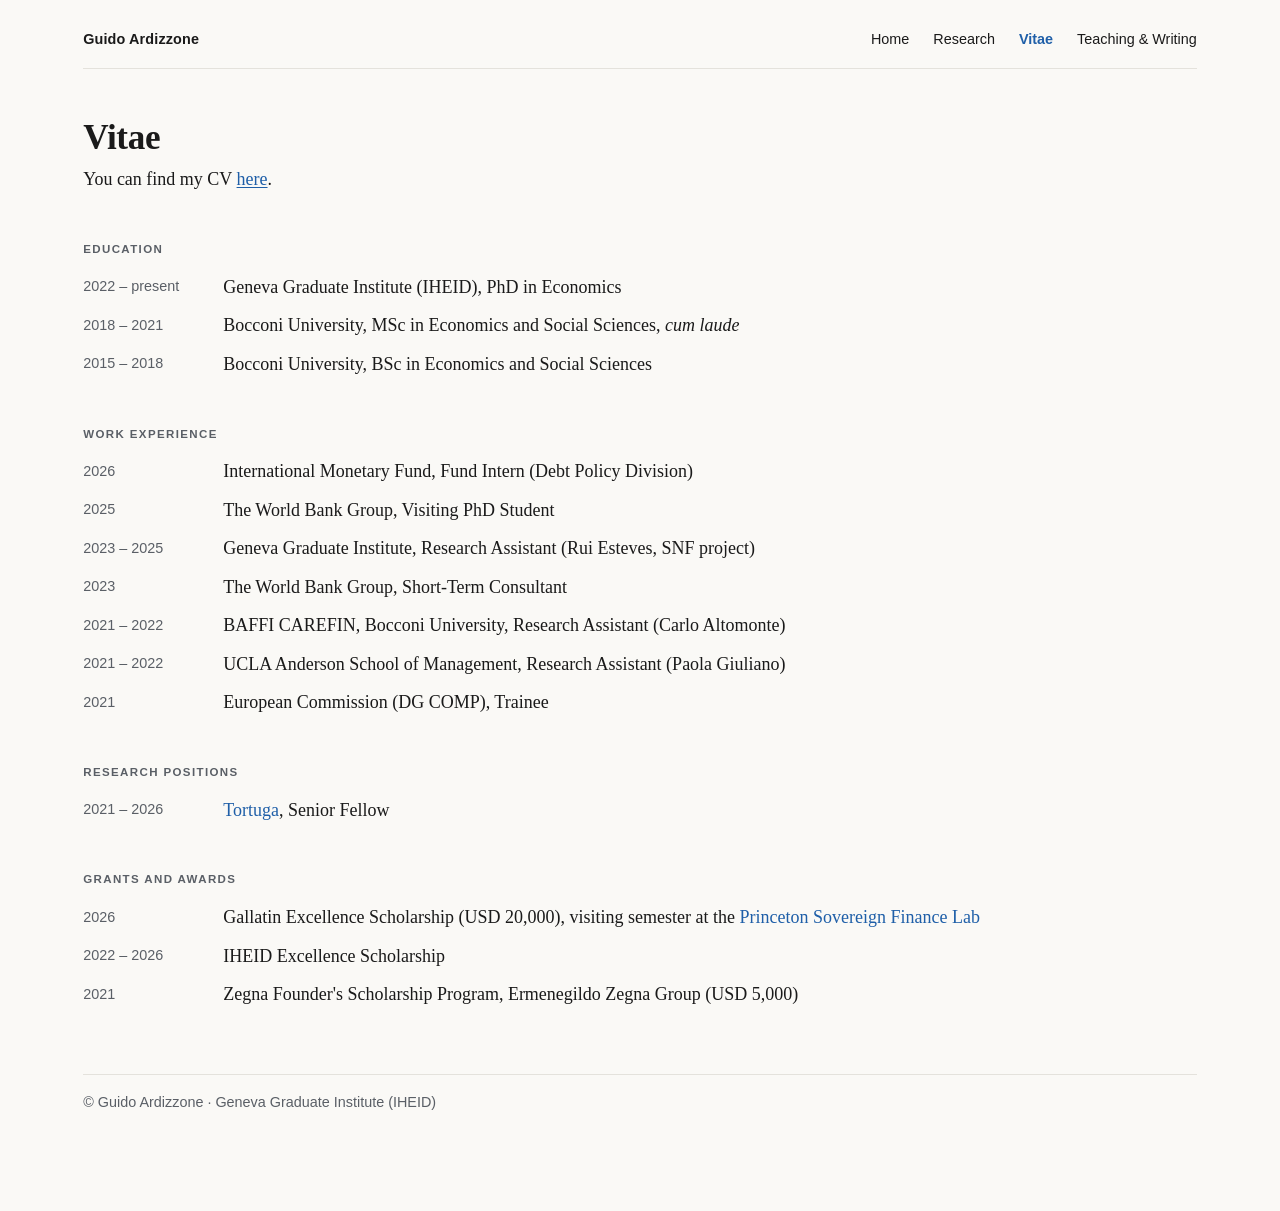
==== cv.html @ e20fd55b "Remove photo banners from inner pages Co-Authored-By: Claude Opus 5.5 <noreply@anthropic.com>" ====
<!DOCTYPE html>
<html lang="en">
<head>
  <meta charset="utf-8">
  <meta name="viewport" content="width=device-width, initial-scale=1">
  <title>Vitae — Guido Ardizzone</title>
  <meta name="description" content="Curriculum vitae of Guido Ardizzone, PhD candidate in Economics at the Geneva Graduate Institute (IHEID): education, work experience, research positions, and grants.">
  <meta name="author" content="Guido Ardizzone">
  <link rel="canonical" href="https://guidoardizzone.github.io/cv.html">

  <meta property="og:type" content="website">
  <meta property="og:title" content="Vitae — Guido Ardizzone">
  <meta property="og:description" content="Curriculum vitae of Guido Ardizzone, PhD candidate in Economics at the Geneva Graduate Institute (IHEID).">
  <meta property="og:url" content="https://guidoardizzone.github.io/cv.html">
  <meta name="twitter:card" content="summary">

  <link rel="stylesheet" href="styles.css">
</head>
<body>
  <a class="skip-link" href="#main">Skip to content</a>

  <div class="wrap">
    <!-- SHARED NAV — keep identical across all four pages -->
    <nav class="site-nav" aria-label="Primary">
      <span class="brand"><a href="index.html">Guido Ardizzone</a></span>
      <a href="index.html">Home</a>
      <a href="research.html">Research</a>
      <a href="cv.html" aria-current="page">Vitae</a>
      <a href="teaching-writing.html">Teaching &amp; Writing</a>
    </nav>
    <!-- /SHARED NAV -->

    <!-- Short summary in the style of Matteo Ficarra's "Vitae" page. The full CV is
         files/cv.pdf, built from files/cv.tex (source: 2_University/1-Job Hunt/1_Resources/1.CV/main_research.tex). -->
    <main id="main" class="prose">
      <h1 class="page-title">Vitae</h1>
      <p>You can find my CV <a href="files/cv.pdf" target="_blank" rel="noopener">here</a>.</p>

      <section aria-labelledby="edu-h">
        <h2 id="edu-h" class="section-label">Education</h2>
        <dl class="vitae">
          <dt>2022 – present</dt>
          <dd>Geneva Graduate Institute (IHEID), PhD in Economics</dd>
          <dt>2018 – 2021</dt>
          <dd>Bocconi University, MSc in Economics and Social Sciences, <em>cum laude</em></dd>
          <dt>2015 – 2018</dt>
          <dd>Bocconi University, BSc in Economics and Social Sciences</dd>
        </dl>
      </section>

      <section aria-labelledby="work-h">
        <h2 id="work-h" class="section-label">Work Experience</h2>
        <dl class="vitae">
          <dt>2026</dt>
          <dd>International Monetary Fund, Fund Intern (Debt Policy Division)</dd>
          <dt>2025</dt>
          <dd>The World Bank Group, Visiting PhD Student</dd>
          <dt>2023 – 2025</dt>
          <dd>Geneva Graduate Institute, Research Assistant (Rui Esteves, SNF project)</dd>
          <dt>2023</dt>
          <dd>The World Bank Group, Short-Term Consultant</dd>
          <dt>2021 – 2022</dt>
          <dd>BAFFI CAREFIN, Bocconi University, Research Assistant (Carlo Altomonte)</dd>
          <dt>2021 – 2022</dt>
          <dd>UCLA Anderson School of Management, Research Assistant (Paola Giuliano)</dd>
          <dt>2021</dt>
          <dd>European Commission (DG COMP), Trainee</dd>
        </dl>
      </section>

      <section aria-labelledby="pos-h">
        <h2 id="pos-h" class="section-label">Research Positions</h2>
        <dl class="vitae">
          <dt>2021 – 2026</dt>
          <dd><a href="https://www.tortuga-econ.it/">Tortuga</a>, Senior Fellow</dd>
        </dl>
      </section>

      <section aria-labelledby="grants-h">
        <h2 id="grants-h" class="section-label">Grants and Awards</h2>
        <dl class="vitae">
          <dt>2026</dt>
          <dd>Gallatin Excellence Scholarship (USD 20,000), visiting semester at the
              <a href="https://psfl.princeton.edu/">Princeton Sovereign Finance Lab</a></dd>
          <dt>2022 – 2026</dt>
          <dd>IHEID Excellence Scholarship</dd>
          <dt>2021</dt>
          <dd>Zegna Founder's Scholarship Program, Ermenegildo Zegna Group (USD 5,000)</dd>
        </dl>
      </section>
    </main>

    <footer class="site-foot">
      <p>© Guido Ardizzone · Geneva Graduate Institute (IHEID)</p>
    </footer>
  </div>
</body>
</html>
---- styles.css ----
/* ==========================================================================
   Guido Ardizzone — personal site
   One stylesheet, shared across all pages. No build step, no external requests.
   Palette: "Léman blue" — a single desaturated blue accent on warm off-white.
   ========================================================================== */

:root {
  /* Type */
  --font-serif: Charter, "Bitstream Charter", "Sitka Text", Cambria, Georgia, serif;
  --font-sans: -apple-system, BlinkMacSystemFont, "Segoe UI", Roboto, Helvetica, Arial, sans-serif;
  --font-mono: ui-monospace, SFMono-Regular, "SF Mono", Menlo, Consolas, monospace;

  /* Modular scale, 1.25 ratio, 18px base */
  --step-0: 1.125rem;   /* 18px */
  --step-1: 1.406rem;   /* ~22.5px */
  --step-2: 1.758rem;   /* ~28px */
  --step-3: 2.197rem;   /* ~35px */
  --step--1: 0.9rem;    /* ~14.4px, metadata */

  /* Light theme */
  --bg: #faf9f6;
  --fg: #1a1a1a;
  --muted: #5a5f66;
  --accent: #1f5fa8;      /* same blue as the CV PDF (cvblue); ~6:1 on --bg */
  --accent-hover: #174a85;
  --rule: #e4e2dc;
  --card: #ffffff;        /* clean white panels with a hairline border */
  --ink: #1e252e;         /* near-black for pill buttons */
  --ink-fg: #f7f6f2;

  --measure: 76rem;     /* one centred column for every page: nav, content, footer share edges */
  --gap: 1.5rem;
}

@media (prefers-color-scheme: dark) {
  :root {
    --bg: #14181d;
    --fg: #e6e6e3;
    --muted: #9aa1a9;
    --accent: #86b4ea;
    --accent-hover: #aecdf2;
    --rule: #2a3038;
    --card: #1b2027;
    --ink: #e9e9e6;
    --ink-fg: #14181d;
  }
}

/* ------------------------------------------------------------------ Reset */
*, *::before, *::after { box-sizing: border-box; }
html { -webkit-text-size-adjust: 100%; }
body {
  margin: 0;
  background: var(--bg);
  color: var(--fg);
  font-family: var(--font-serif);
  font-size: var(--step-0);
  line-height: 1.65;
  text-rendering: optimizeLegibility;
  -webkit-font-smoothing: antialiased;
}

img { max-width: 100%; height: auto; display: block; }

/* ------------------------------------------------------------------ Layout */
.wrap {
  max-width: var(--measure);
  margin-inline: auto;
  padding: 1.75rem clamp(1.25rem, 4vw, 3.5rem) 5rem;
}

/* Inner pages use the full column; running text keeps a readable line length */
.prose p { max-width: 70ch; }

/* ------------------------------------------------------------------ Nav */
.site-nav {
  font-family: var(--font-sans);
  font-size: var(--step--1);
  display: flex;
  flex-wrap: wrap;
  gap: 0.25rem 1.5rem;
  align-items: baseline;
  padding-bottom: 1rem;
  margin-bottom: 3rem;
  border-bottom: 1px solid var(--rule);
}
.site-nav .brand {
  font-weight: 700;
  letter-spacing: 0.01em;
  margin-right: auto;
}
.site-nav a { color: var(--fg); text-decoration: none; }
.site-nav .brand a { color: var(--fg); }
.site-nav a:hover { color: var(--accent); }
.site-nav a[aria-current="page"] { color: var(--accent); font-weight: 600; }

/* ------------------------------------------------------------------ Type */
h1, h2, h3 { font-family: var(--font-sans); line-height: 1.2; font-weight: 650; }
/* Bare headings (e.g. CV sections): serif, with a hairline underline for rhythm */
main h2 {
  font-family: var(--font-serif);
  font-weight: 600;
  font-size: var(--step-2);
  letter-spacing: -0.01em;
  margin: 2.75rem 0 1rem;
  padding-bottom: 0.5rem;
  border-bottom: 1px solid var(--rule);
}
p { margin: 0 0 1rem; }
a { color: var(--accent); text-underline-offset: 2px; }
a:hover { color: var(--accent-hover); }
strong { font-weight: 700; }

/* ------------------------------------------------------------------ Hero */
.hero {
  display: grid;
  grid-template-columns: minmax(0, 1fr) 21rem;
  gap: 4.5rem;
  align-items: center;
  margin: 1rem 0 3rem;
}
.hero .name {
  font-family: var(--font-serif);
  font-weight: 700;
  font-size: clamp(2.3rem, 4.4vw, 3.8rem);
  line-height: 1.03;
  letter-spacing: -0.015em;
  margin: 0 0 1.15rem;
}
.hero .intro { max-width: 64ch; }
.hero .intro p { font-size: 1.125rem; line-height: 1.65; margin: 0 0 0.9rem; }
.hero .intro p:last-child { margin-bottom: 0; }
.hero .photo {
  width: 21rem;
  aspect-ratio: 4 / 5;
  object-fit: cover;
  border-radius: 8px;
  border: 1px solid var(--rule);
  background: var(--card);
}
@media (max-width: 72rem) {
  .hero { grid-template-columns: minmax(0, 1fr) 16rem; gap: 3rem; }
  .hero .photo { width: 16rem; }
}
@media (max-width: 56rem) {
  .hero { grid-template-columns: minmax(0, 1fr) 12rem; gap: 2rem; }
  .hero .photo { width: 12rem; }
}
@media (max-width: 40rem) {
  .hero { grid-template-columns: 1fr; gap: 1.5rem; }
  .hero .photo { width: 9rem; order: -1; }
}

/* Pill buttons — Roldán-style solid dark squircles */
.btn-row { display: flex; flex-wrap: wrap; gap: 0.65rem; margin-top: 1.6rem; }
.btn {
  display: inline-flex;
  align-items: center;
  gap: 0.5rem;
  font-family: var(--font-sans);
  font-size: var(--step--1);
  font-weight: 550;
  line-height: 1;
  text-decoration: none;
  padding: 0.65rem 1.1rem 0.65rem 0.95rem;
  border-radius: 999px;
  border: 1px solid transparent;
  transition: background-color 0.15s ease, color 0.15s ease, border-color 0.15s ease, transform 0.15s ease;
}
.btn .icon { width: 1.05rem; height: 1.05rem; flex: none; }
.btn:hover { transform: translateY(-1px); }
.btn-primary { background: var(--ink); color: var(--ink-fg); }
.btn-primary:hover { background: var(--accent); color: #fff; }
.btn-ghost { background: var(--card); border-color: var(--rule); color: var(--fg); }
.btn-ghost .icon { color: var(--accent); }
.btn-ghost:hover { border-color: var(--accent); color: var(--accent); }

/* ------------------------------------------------------------------ Flat content card */
.card {
  background: var(--card);
  border: 1px solid var(--rule);
  border-radius: 12px;
  padding: 1.4rem 1.6rem 1.2rem;
  margin: 0 0 1.75rem;
}
.card-title {
  font-family: var(--font-serif);
  font-weight: 600;
  font-size: var(--step-1);
  margin: 0 0 0.4rem;
  padding: 0;
  border: 0;
  letter-spacing: -0.01em;
}
.card .news li:last-child { border-bottom: 0; padding-bottom: 0; }

h1.page-title {
  font-family: var(--font-serif);
  font-weight: 600;
  font-size: var(--step-3);
  letter-spacing: -0.01em;
  margin: 0 0 0.4rem;
}

/* ------------------------------------------------------------------ News list */
.news { list-style: none; padding: 0; margin: 1rem 0 0; }
.news li {
  display: grid;
  grid-template-columns: 11rem 1fr;
  gap: 0.5rem 1.25rem;
  padding: 0.7rem 0;
  border-bottom: 1px solid var(--rule);
}
.news .date { font-family: var(--font-sans); font-size: var(--step--1); color: var(--muted); padding-top: 0.15rem; }
@media (max-width: 34rem) { .news li { grid-template-columns: 1fr; gap: 0.15rem; } }

/* ------------------------------------------------------------------ Research entries */
.paper { margin: 0 0 2rem; }
.paper .title { font-weight: 600; font-size: var(--step-1); font-family: var(--font-serif); line-height: 1.3; margin: 0 0 0.3rem; letter-spacing: -0.01em; }
.paper .title a { text-decoration: none; }
.paper .title a:hover { text-decoration: underline; }
.paper .meta { font-family: var(--font-sans); font-size: var(--step--1); color: var(--muted); margin: 0 0 0.5rem; }
.paper .coverage { font-family: var(--font-sans); font-size: var(--step--1); }
.paper .meta-venue { font-style: italic; margin-top: -0.35rem; }

/* Small uppercase labels — one style shared by section headings and status tags */
.section-label,
.tag {
  font-family: var(--font-sans);
  font-size: 0.72rem;
  font-weight: 650;
  text-transform: uppercase;
  letter-spacing: 0.12em;
  color: var(--muted);
}
.section-label { margin: 3rem 0 1rem; padding: 0; border: 0; }
/* Papers within a section are separated by hairlines */
.paper + .paper { border-top: 1px solid var(--rule); padding-top: 1.5rem; }

/* Title row: title left, status tag right; the tag wraps under the title on narrow screens */
.paper-head {
  display: flex;
  flex-wrap: wrap;
  align-items: baseline;
  justify-content: space-between;
  gap: 0.3rem 1rem;
}
.paper-head .title { flex: 1 1 20rem; }
.tag {
  white-space: nowrap;
  border: 1px solid var(--rule);
  border-radius: 999px;
  padding: 0.12rem 0.6rem;
  margin-bottom: 0.4rem;
}

/* Job market paper: its own card with an accent bar */
.paper-featured {
  background: var(--card);
  border: 1px solid var(--rule);
  border-left: 3px solid var(--accent);
  border-radius: 12px;
  padding: 1.3rem 1.6rem 0.4rem;
  margin: 2rem 0 0;
}
.paper-featured .section-label { color: var(--accent); margin: 0 0 0.6rem; }
.paper-featured .paper { margin-bottom: 1rem; }
.paper-featured .tag { background: var(--bg); }
/* Action row under each paper: [Abstract ▾] [Draft]. The abstract drops down
   below the row (native <details>, no JS). The summary has a fixed width so the
   Draft button can sit beside it and stay put when the abstract opens. */
.paper-actions { position: relative; margin-top: 0.7rem; }
.paper-btn,
details.abstract > summary {
  display: inline-flex;
  align-items: center;
  justify-content: center;
  gap: 0.45rem;
  height: 2.1rem;
  padding: 0 0.95rem;
  font-family: var(--font-sans);
  font-size: var(--step--1);
  font-weight: 550;
  line-height: 1;
  color: var(--fg);
  background: transparent;
  border: 1px solid var(--rule);
  border-radius: 8px;
  text-decoration: none;
  transition: border-color 0.15s ease, color 0.15s ease;
}
a.paper-btn:hover,
details.abstract > summary:hover,
details.abstract[open] > summary { border-color: var(--accent); color: var(--accent); }

details.abstract > summary {
  width: 7.25rem;
  cursor: pointer;
  list-style: none;
  user-select: none;
}
details.abstract > summary::-webkit-details-marker { display: none; }
/* Chevron: flips when the abstract is open */
details.abstract > summary::after {
  content: "";
  width: 0.4rem;
  height: 0.4rem;
  border-right: 1.5px solid currentColor;
  border-bottom: 1.5px solid currentColor;
  transform: translateY(-0.12rem) rotate(45deg);
  transition: transform 0.15s ease;
}
details.abstract[open] > summary::after { transform: translateY(0.12rem) rotate(225deg); }

/* Draft button beside the summary: offset = summary width + gap */
details.abstract + .paper-btn { position: absolute; top: 0; left: calc(7.25rem + 0.6rem); }

details.abstract > p {
  margin: 0.6rem 0 0;
  padding: 1rem 1.2rem;
  max-width: 80ch;
  color: var(--fg);
  font-size: 1.0625rem;
  line-height: 1.6;
  background: var(--card);
  border: 1px solid var(--rule);
  border-radius: 10px;
  animation: abstract-drop 0.18s ease-out;
}
@keyframes abstract-drop {
  from { opacity: 0; transform: translateY(-0.35rem); }
  to   { opacity: 1; transform: none; }
}

/* Dated one-line entries (CV page, Policy & Teaching): date in a narrow left column */
.vitae {
  display: grid;
  grid-template-columns: 7.5rem 1fr;
  gap: 0.55rem 1.25rem;
  margin: 0;
}
.vitae dt {
  font-family: var(--font-sans);
  font-size: var(--step--1);
  color: var(--muted);
  padding-top: 0.15rem;
  white-space: nowrap;
}
.vitae dd { margin: 0; }
/* Lists of linked titles read calmer without underlines; colour marks the link */
.vitae dd a { text-decoration: none; }
.vitae dd a:hover { text-decoration: underline; }
@media (max-width: 34rem) {
  .vitae { grid-template-columns: 1fr; gap: 0.1rem; }
  .vitae dd { margin-bottom: 0.6rem; }
}

/* ------------------------------------------------------------------ Footer */
.site-foot {
  font-family: var(--font-sans);
  font-size: var(--step--1);
  color: var(--muted);
  margin-top: 4rem;
  padding-top: 1rem;
  border-top: 1px solid var(--rule);
}

/* ------------------------------------------------------------------ A11y */
:focus-visible { outline: 2px solid var(--accent); outline-offset: 3px; border-radius: 2px; }
.skip-link {
  position: absolute; left: -9999px; top: 0;
  font-family: var(--font-sans); background: var(--accent); color: #fff;
  padding: 0.5rem 1rem; z-index: 10;
}
.skip-link:focus { left: 0; }

@media (prefers-reduced-motion: reduce) {
  * { animation-duration: 0.01ms !important; transition-duration: 0.01ms !important; }
}

/* ------------------------------------------------------------------ Print */
@media print {
  :root { --bg: #fff; --fg: #000; --muted: #333; --accent: #000; --rule: #999; --ink: #000; --ink-fg: #fff; }
  body { font-size: 11pt; }
  .site-nav, .skip-link, .btn-row { display: none; }
  a { color: #000; text-decoration: underline; }
  details.abstract > summary, .paper-btn { display: none; }
  details.abstract > p { display: block !important; background: none; border: 0; padding: 0; }
  .paper { page-break-inside: avoid; }
}
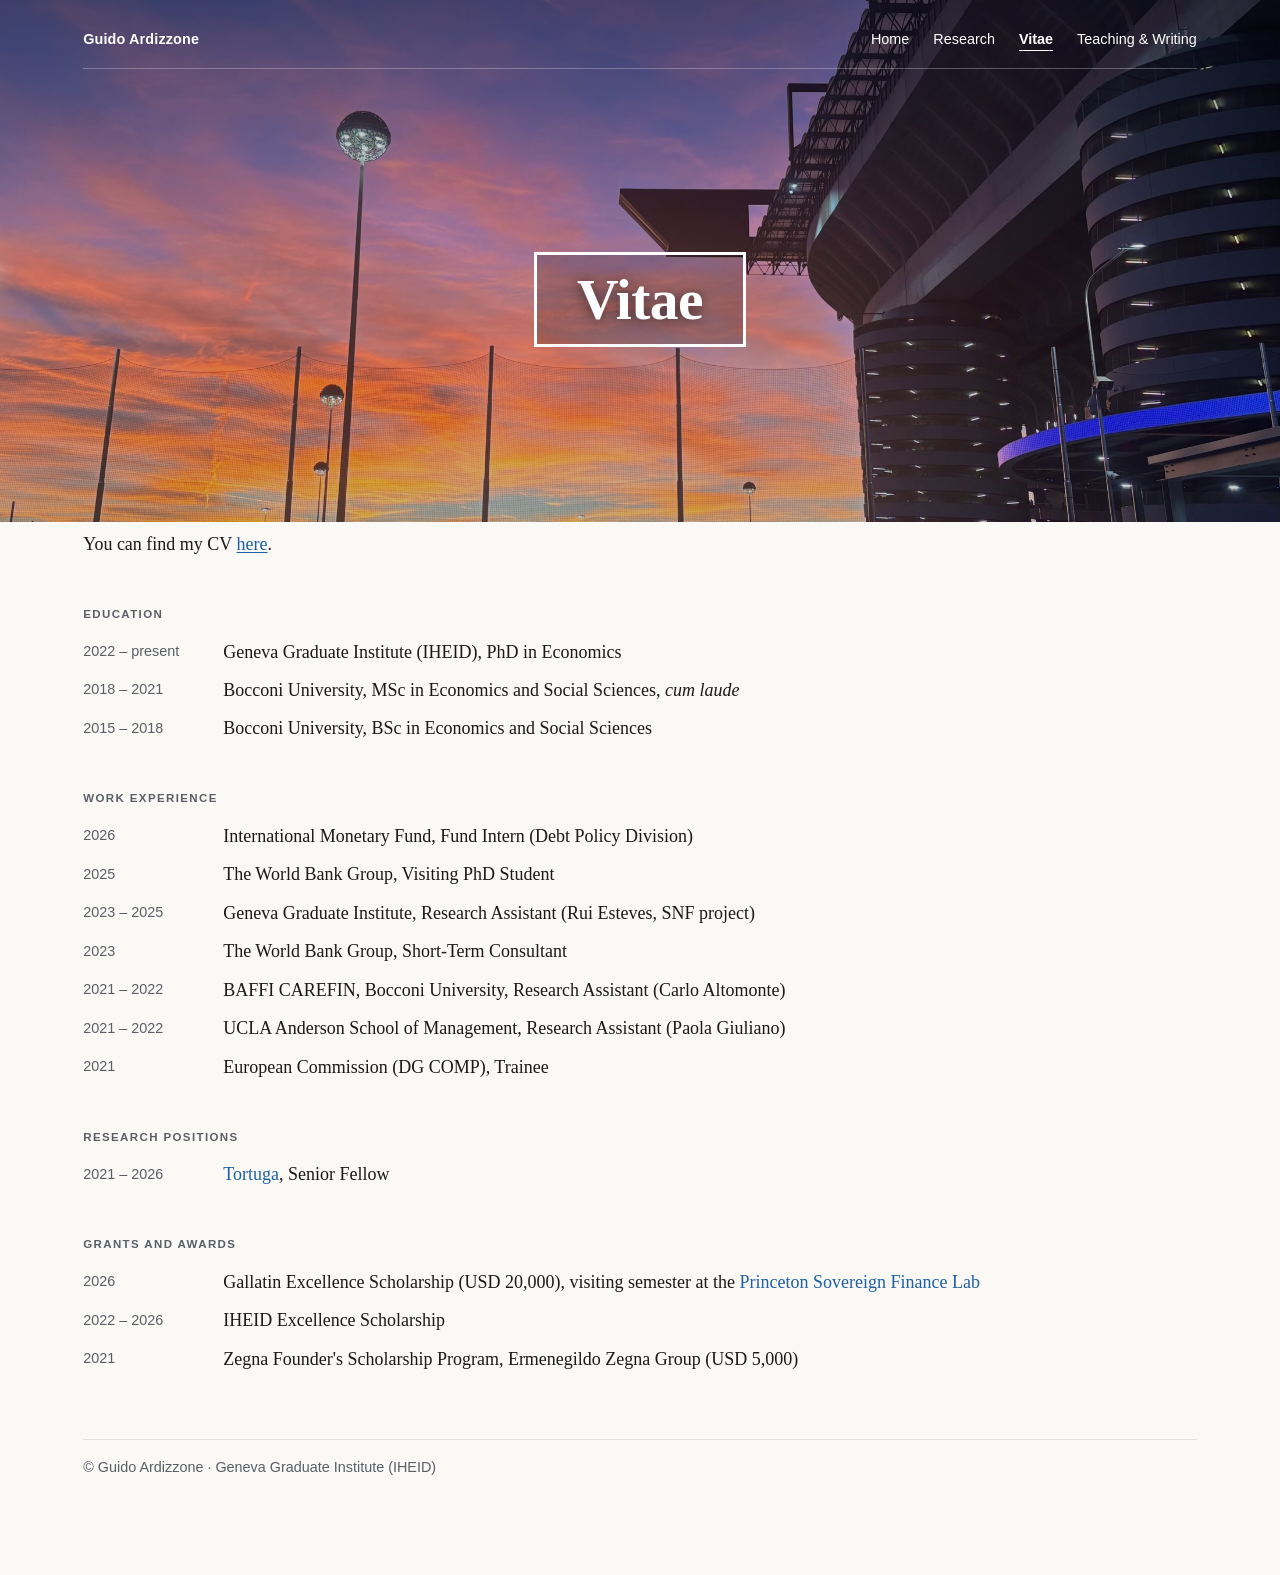
==== commit 1d962af3: "Photo banners on inner pages (Lake Titicaca, San Siro, Lake Geneva) Co-Authored-By: Claude Opus 5.5 " ====
--- a/cv.html
+++ b/cv.html
@@ -7,6 +7,8 @@
   <meta name="description" content="Curriculum vitae of Guido Ardizzone, PhD candidate in Economics at the Geneva Graduate Institute (IHEID): education, work experience, research positions, and grants.">
   <meta name="author" content="Guido Ardizzone">
   <link rel="canonical" href="https://guidoardizzone.github.io/cv.html">
+  <link rel="icon" href="favicon.svg" type="image/svg+xml">
+  <link rel="apple-touch-icon" href="apple-touch-icon.png">
 
   <meta property="og:type" content="website">
   <meta property="og:title" content="Vitae — Guido Ardizzone">
@@ -16,24 +18,30 @@
 
   <link rel="stylesheet" href="styles.css">
 </head>
-<body>
+<body class="bg-vitae">
   <a class="skip-link" href="#main">Skip to content</a>
 
+  <!-- Photo banner (inner pages only): nav + page title over the page photo -->
+  <header class="banner">
+    <div class="wrap banner-inner">
+      <!-- SHARED NAV — keep identical across all four pages -->
+      <nav class="site-nav" aria-label="Primary">
+        <span class="brand"><a href="index.html">Guido Ardizzone</a></span>
+        <a href="index.html">Home</a>
+        <a href="research.html">Research</a>
+        <a href="cv.html" aria-current="page">Vitae</a>
+        <a href="teaching-writing.html">Teaching &amp; Writing</a>
+      </nav>
+      <!-- /SHARED NAV -->
+      <h1 class="page-title banner-title">Vitae</h1>
+    </div>
+  </header>
+
   <div class="wrap">
-    <!-- SHARED NAV — keep identical across all four pages -->
-    <nav class="site-nav" aria-label="Primary">
-      <span class="brand"><a href="index.html">Guido Ardizzone</a></span>
-      <a href="index.html">Home</a>
-      <a href="research.html">Research</a>
-      <a href="cv.html" aria-current="page">Vitae</a>
-      <a href="teaching-writing.html">Teaching &amp; Writing</a>
-    </nav>
-    <!-- /SHARED NAV -->
 
     <!-- Short summary in the style of Matteo Ficarra's "Vitae" page. The full CV is
          files/cv.pdf, built from files/cv.tex (source: 2_University/1-Job Hunt/1_Resources/1.CV/main_research.tex). -->
     <main id="main" class="prose">
-      <h1 class="page-title">Vitae</h1>
       <p>You can find my CV <a href="files/cv.pdf" target="_blank" rel="noopener">here</a>.</p>
 
       <section aria-labelledby="edu-h">
--- a/styles.css
+++ b/styles.css
@@ -365,6 +365,46 @@
   border-top: 1px solid var(--rule);
 }
 
+/* ------------------------------------------------------------------ Photo banner
+   Inner pages open with one of Guido's photos behind the nav and the page
+   title (white text over a dark scrim). Remove the <header class="banner">
+   and the body class to go back to the plain layout. */
+.banner {
+  position: relative;
+  color: #fff;
+  background:
+    linear-gradient(rgba(10, 14, 20, 0.40), rgba(10, 14, 20, 0.10) 45%, rgba(10, 14, 20, 0.20)),
+    var(--bg-photo) var(--bg-pos, center) / cover no-repeat,
+    #2a3038;
+}
+.banner-inner {
+  display: flex;
+  flex-direction: column;
+  min-height: clamp(22rem, 58vh, 36rem);
+  padding-bottom: 3rem;
+}
+.banner-inner h1.banner-title { margin-block: auto; }
+.banner .site-nav { border-bottom-color: rgba(255, 255, 255, 0.28); margin-bottom: 3.5rem; }
+.banner .site-nav a,
+.banner .site-nav .brand a { color: #fff; }
+.banner .site-nav a:hover { color: #fff; text-decoration: underline; }
+.banner .site-nav a[aria-current="page"] { color: #fff; text-decoration: underline; text-underline-offset: 6px; }
+h1.banner-title {
+  display: table;
+  margin: 0 auto;
+  padding: 0.6rem 2.5rem;
+  border: 3px solid #fff;
+  color: #fff;
+  font-size: clamp(2.2rem, 5vw, 3.6rem);
+  text-align: center;
+  text-shadow: 0 1px 14px rgba(0, 0, 0, 0.55);
+  background: rgba(10, 14, 20, 0.18);
+}
+.banner + .wrap { padding-top: 0.5rem; }
+.bg-research { --bg-photo: url("assets/bg/titicaca.jpg");          --bg-pos: center 45%; }
+.bg-vitae    { --bg-photo: url("assets/bg/san-siro.jpg");           --bg-pos: center 65%; }
+.bg-teaching { --bg-photo: url("assets/bg/lake-geneva.jpg");        --bg-pos: center 45%; }
+
 /* ------------------------------------------------------------------ A11y */
 :focus-visible { outline: 2px solid var(--accent); outline-offset: 3px; border-radius: 2px; }
 .skip-link {
@@ -383,6 +423,8 @@
   :root { --bg: #fff; --fg: #000; --muted: #333; --accent: #000; --rule: #999; --ink: #000; --ink-fg: #fff; }
   body { font-size: 11pt; }
   .site-nav, .skip-link, .btn-row { display: none; }
+  .banner { background: none; color: #000; }
+  h1.banner-title { color: #000; border: 0; padding: 0; margin: 0; text-shadow: none; }
   a { color: #000; text-decoration: underline; }
   details.abstract > summary, .paper-btn { display: none; }
   details.abstract > p { display: block !important; background: none; border: 0; padding: 0; }
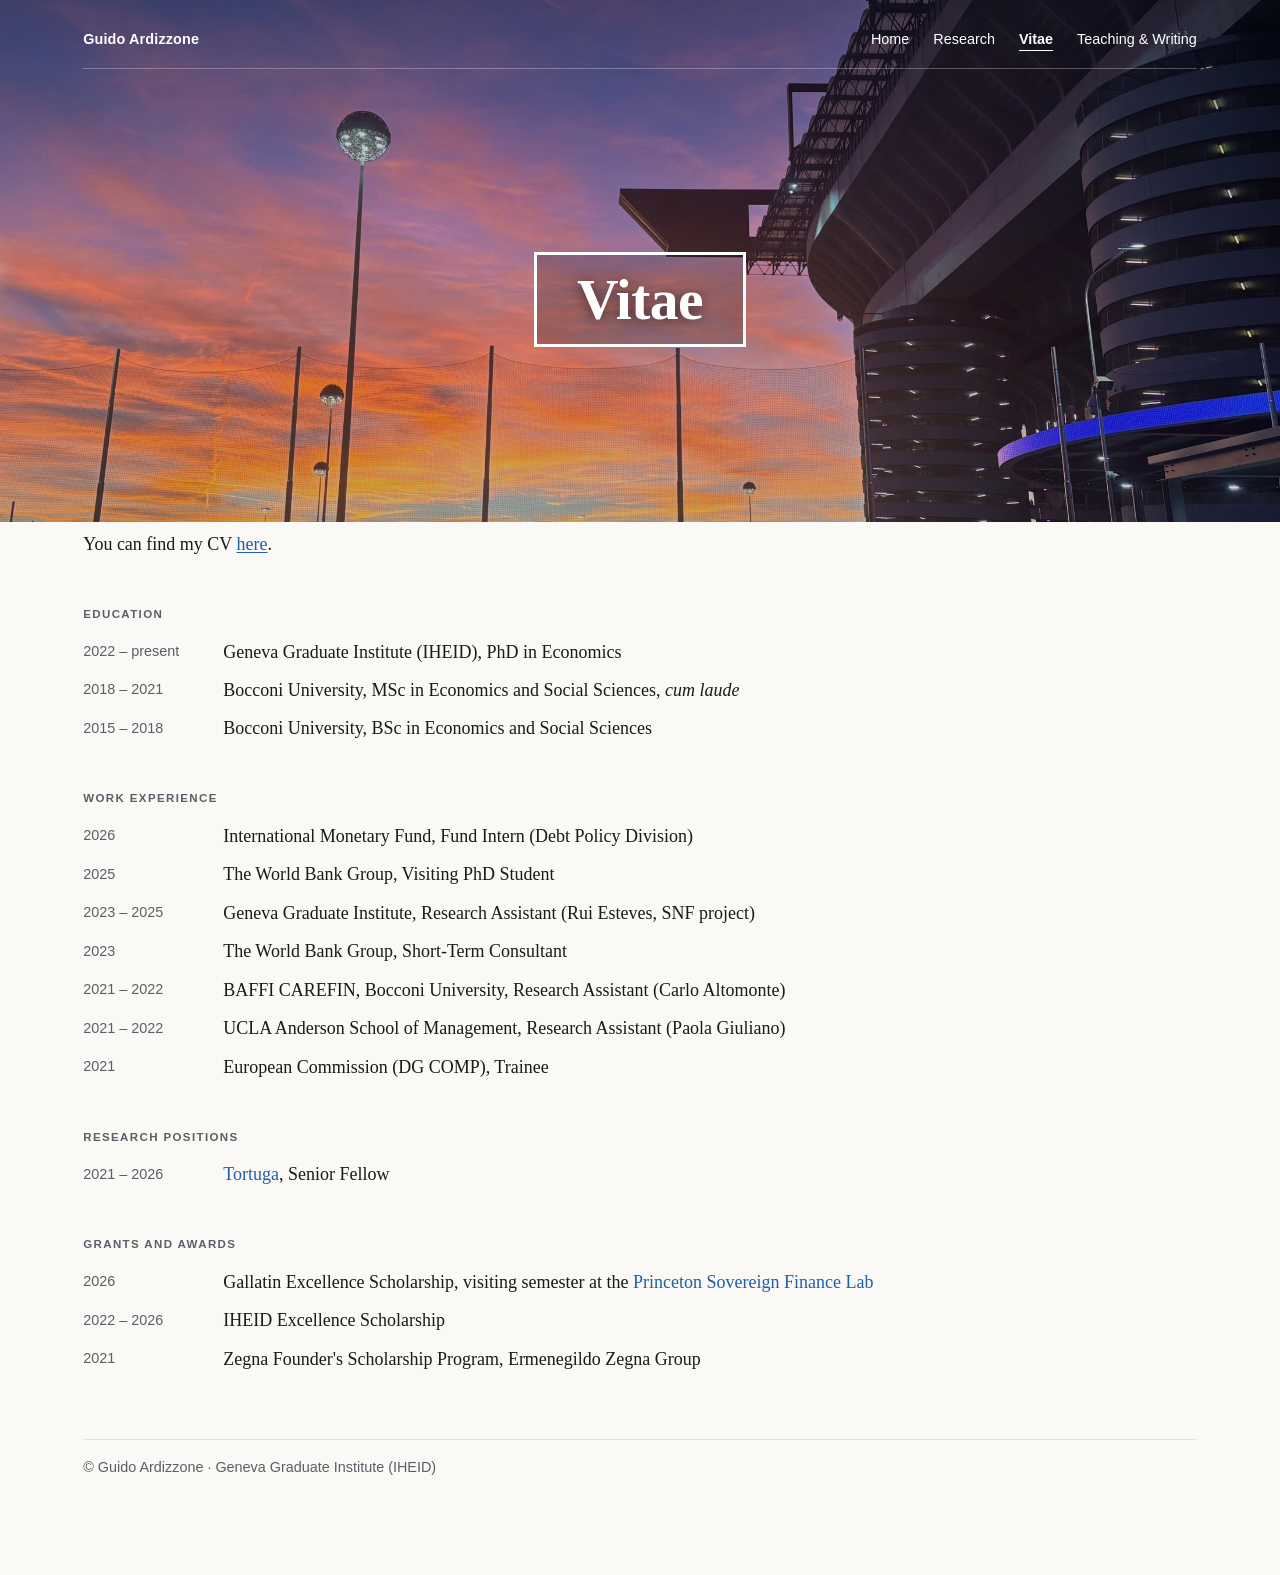
==== commit d9179b51: "CV: drop remote, award amounts and IELTS score Co-Authored-By: Claude Opus 5.5 <noreply@anthropic.co" ====
--- a/cv.html
+++ b/cv.html
@@ -8,6 +8,8 @@
   <meta name="author" content="Guido Ardizzone">
   <link rel="canonical" href="https://guidoardizzone.github.io/cv.html">
   <link rel="icon" href="favicon.svg" type="image/svg+xml">
+  <link rel="icon" href="favicon-32.png" type="image/png" sizes="32x32">
+  <link rel="icon" href="favicon-192.png" type="image/png" sizes="192x192">
   <link rel="apple-touch-icon" href="apple-touch-icon.png">
 
   <meta property="og:type" content="website">
@@ -88,12 +90,12 @@
         <h2 id="grants-h" class="section-label">Grants and Awards</h2>
         <dl class="vitae">
           <dt>2026</dt>
-          <dd>Gallatin Excellence Scholarship (USD 20,000), visiting semester at the
+          <dd>Gallatin Excellence Scholarship, visiting semester at the
               <a href="https://psfl.princeton.edu/">Princeton Sovereign Finance Lab</a></dd>
           <dt>2022 – 2026</dt>
           <dd>IHEID Excellence Scholarship</dd>
           <dt>2021</dt>
-          <dd>Zegna Founder's Scholarship Program, Ermenegildo Zegna Group (USD 5,000)</dd>
+          <dd>Zegna Founder's Scholarship Program, Ermenegildo Zegna Group</dd>
         </dl>
       </section>
     </main>
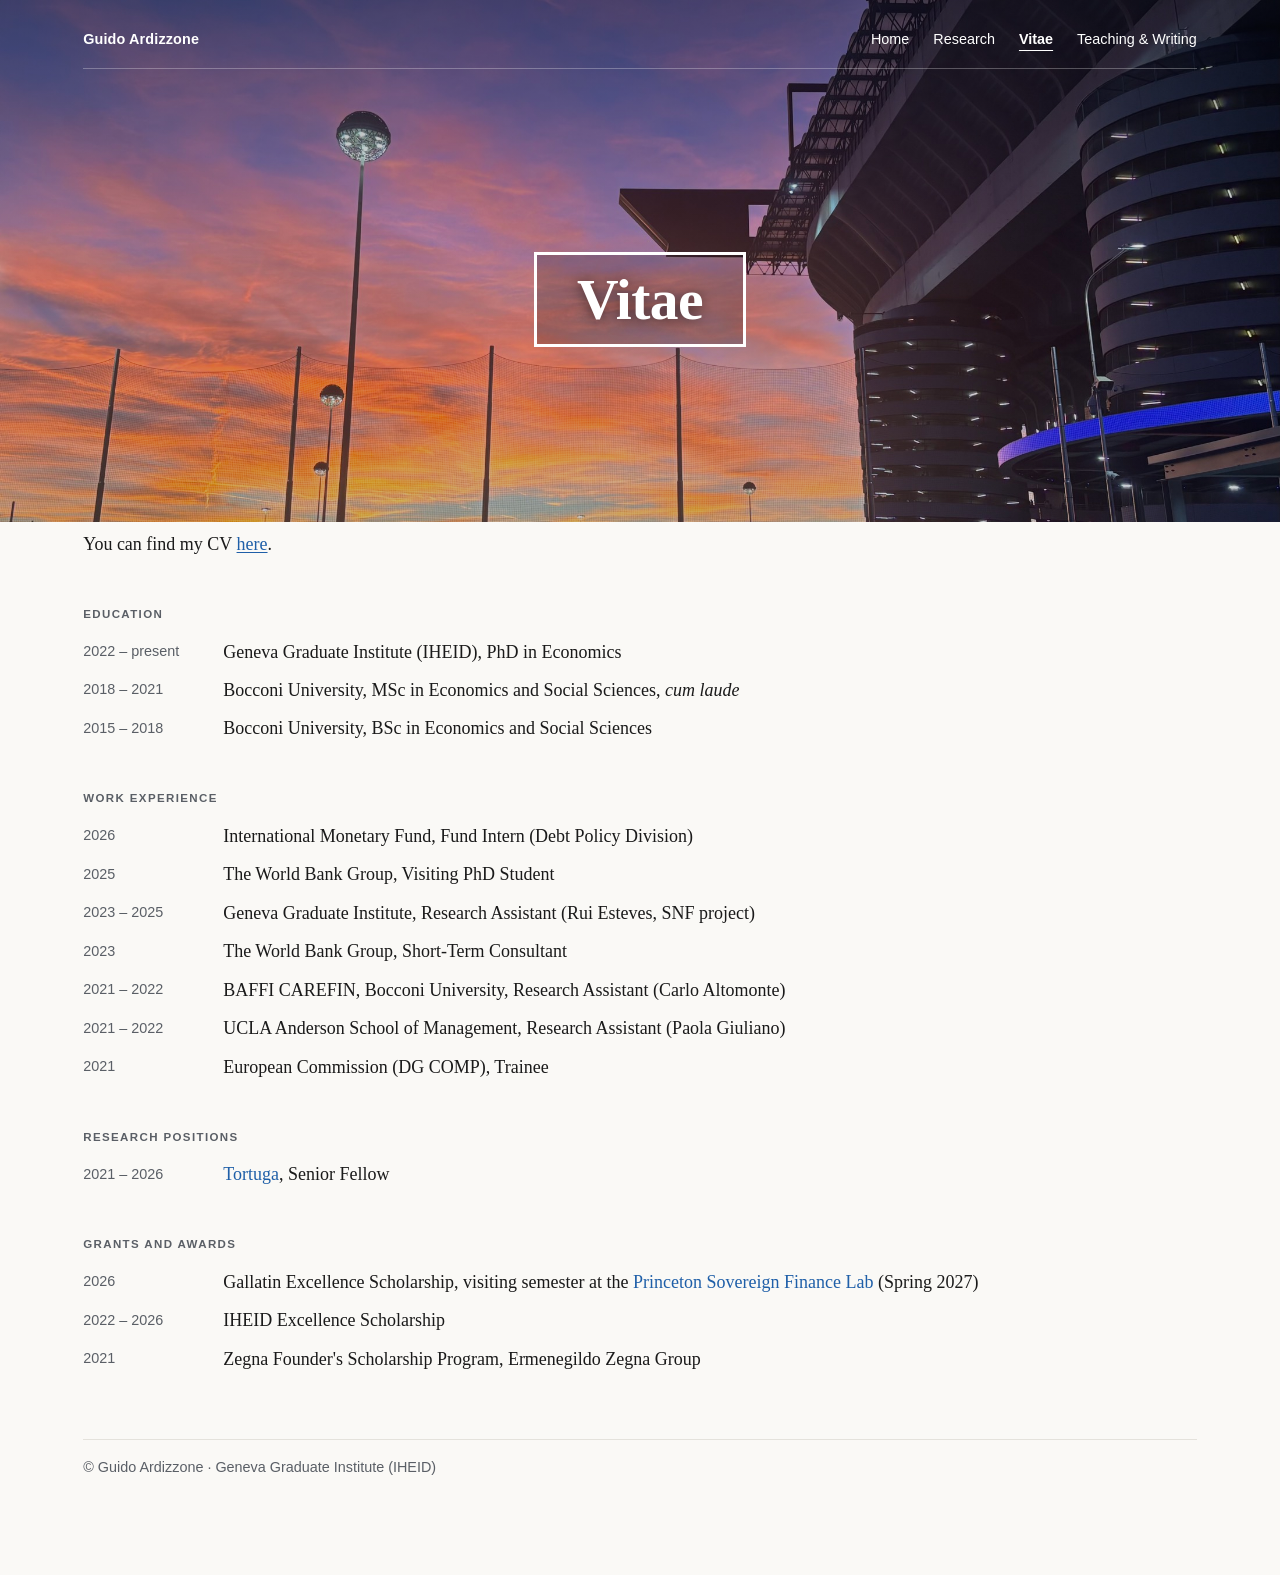
==== commit 7bce2f9c: "Publish latest research CV (Matlab/Dynare, Gallatin Spring 2027, referee titles) Co-Authored-By: Cla" ====
--- a/cv.html
+++ b/cv.html
@@ -91,7 +91,7 @@
         <dl class="vitae">
           <dt>2026</dt>
           <dd>Gallatin Excellence Scholarship, visiting semester at the
-              <a href="https://psfl.princeton.edu/">Princeton Sovereign Finance Lab</a></dd>
+              <a href="https://psfl.princeton.edu/">Princeton Sovereign Finance Lab</a> (Spring 2027)</dd>
           <dt>2022 – 2026</dt>
           <dd>IHEID Excellence Scholarship</dd>
           <dt>2021</dt>
